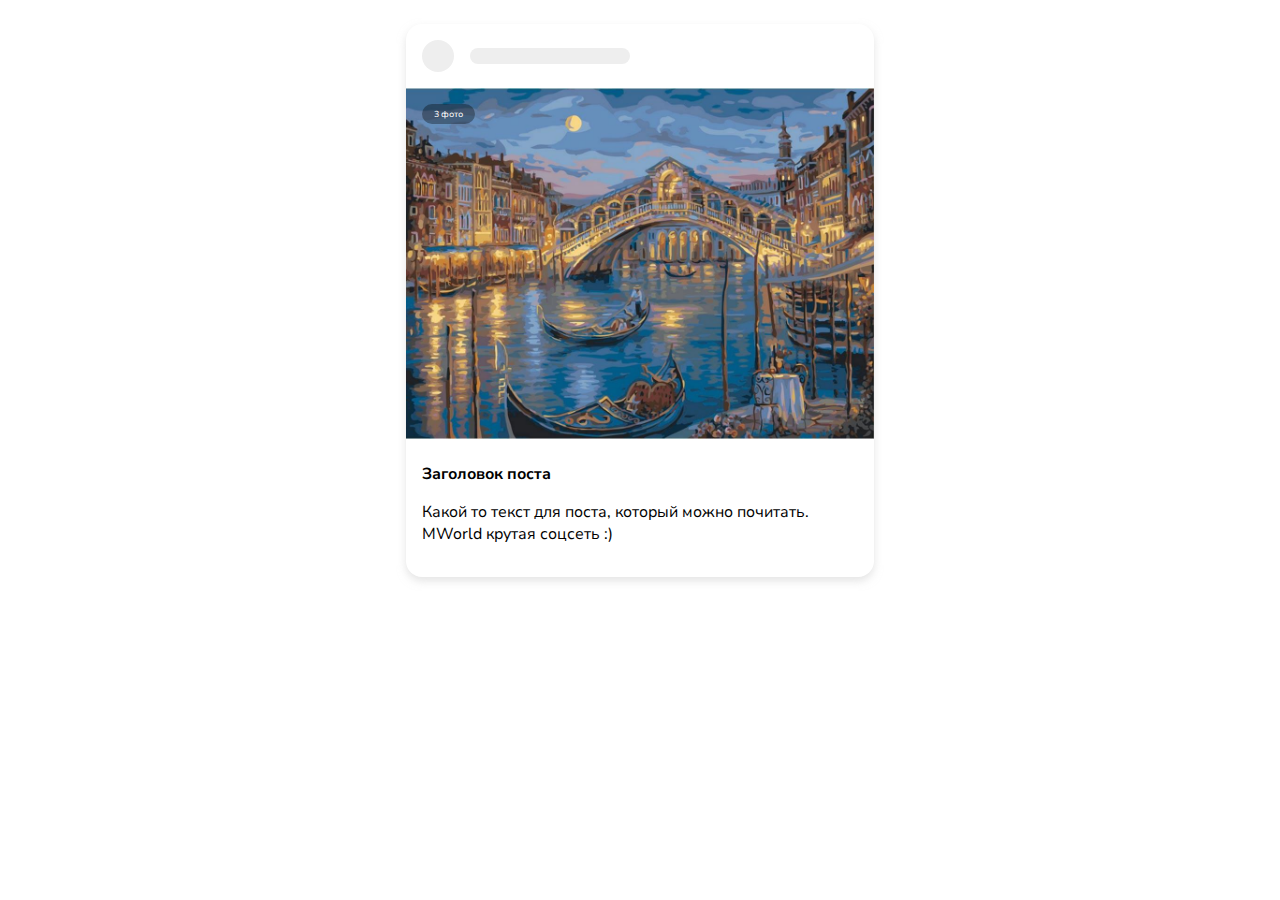
==== index.html @ b5bf669e "change index" ====
<html>
	<head>
		<meta charset="utf-8">
        <meta name="viewport" content="width=device-width, initial-scale=1">
        <meta http-equiv="x-ua-compatible" content="ie=edge">

		<title>Пример поста</title>
		<link rel="stylesheet" type="text/css" href="site.css">
	</head>
	<body>
		<div class="post-list">
			<div id="postCard" class="post">
				<div class="post-head">
					<a class="avatar" href="profile.html"></a><span class="author"></span>
				</div>
				<div id="postImgElem" class="post-img">
					<img width="100%" height="auto" src="images/img1.jpg">
					<div class="photo-info">3 фото</div>
					<div class="start-touch-helper">
						<div>
							<img src="images/touch_app_white.svg">
							<span>Зажми картинку</span>
						</div>
					</div>
				</div>
				<div class="post-body">
					<p><b>Заголовок поста</b></p>
					Какой то текст для поста, который можно почитать. MWorld крутая соцсеть :)
				</div>
			</div>
		</div>

		<div id="overlayElem" class="overlay">
			<img class="show" src="images/img1.jpg" width="100%" height="auto">
			<img src="images/img2.jpg" width="100%" height="auto">
			<img src="images/img3.jpg" width="100%" height="auto">
			<div class="pills-wrapper">
				<div class="pills">
					<div></div><div></div><div></div>
				</div>
			</div>
			<div id="goProfile" class="side-action go-profile">
				<img src="images/account_circle.svg">
			</div>
			<div id="goPost" class="side-action go-post">
				<img src="images/arrow_forward.svg">
			</div>
		</div>

		<script src="site.js" type="text/javascript" charset="utf-8" async defer></script>
	</body>
</html>
---- site.css ----
@import url('https://fonts.googleapis.com/css2?family=Nunito+Sans:ital,wght@0,200;0,300;0,400;0,600;0,700;0,800;0,900;1,200;1,300;1,400;1,600;1,700;1,800;1,900&display=swap');

:root {
	font-size: 16px;
}

body {
	background: #fff;
	font-family: 'Nunito Sans';
}

.post-list {
	padding: 1rem;
	width: 100%;
	max-width: 500px;
	box-sizing: border-box;
	margin: 0 auto;
}

.post {
	position: relative;
	background: #fff;
	border-radius: 1rem;
	box-shadow: 0 4px 8px #cccccc88;
	overflow: hidden;
	cursor: pointer;
}

.post-body {
	padding: 0.5rem 1rem 2rem;
	user-select: none;
}

.post-head {
	display: flex;
	align-items: center;
	gap: 1rem;
	padding: 1rem;
}

.post-img {
	position: relative;
}

.photo-info {
	position: absolute;
	left: 1rem;
	top: 1rem;
	padding: 0.25rem 0.75rem;
	background: #00000055;
	border-radius: 1rem;
	font-size: 0.55rem;
	color: #fff;

	animation: photo-info-color 4s ease infinite;
}

@keyframes photo-info-color {
	0% {
		background: #00000055;
	}

	50% {
		background: #00000055;
	}

	75% {
		background: #000000aa;
	}

	100% {
		background: #00000055;
	}
}

.avatar {
	display: inline-block;
	background: #eee;
	height: 2rem;
	width: 2rem;
	border-radius: 2rem;
	transition: background 0.2s linear;
}

.avatar:hover {
	background: #ffa500;
}

.author {
	background: #eee;
	height: 1rem;
	width: 10rem;
	border-radius: 1rem;
}

.overlay {
	display: none;
	align-items: center;
	user-select: none;

	position: fixed;
	top: 0; bottom: 0; left: 0; right: 0;
	background: #00000099;

	opacity: 0.0;
	transition: opacity 0.2s ease;
}

.overlay.show {
	opacity: 1.0;
}

img {
	user-select: none;
	pointer-events: none;
	user-drag: none;
}

.overlay > img {
	display: none;

	width: 100%;
	max-width: 600px;

	border-radius: 1rem;
	overflow: hidden;

	margin: 0 auto;
}

.overlay > img.show {
	display: block;
}

.pills-wrapper {
	position: absolute;
	bottom: 0; left: 0; right: 0;
}

.pills {
	display: flex;
	gap: 1rem;
	padding: 1rem;
	width: 100%;
	max-width: 300px;
	margin: 0 auto;
}

.pills div {
	flex-grow: 1;
	height: 0.25rem;
	border-radius: 0.25rem;
	background: #ccc;

	transition: background 0.2s ease;
}

.pills div.current {
	background: #ffa500;
}

.side-action {
	position: absolute;
	background: #fff;
	width: 4rem;
	height: 4rem;
	border-radius: 4rem;
	top: 50%;
	transform: translateY(-50%);
	display: flex;
	transition: background 0.2s ease;
}

.side-action.active {
	background: #ffa500;
}

.side-action img {
	width: 2.5rem;
	height: 2.5rem;
	margin: auto;
}

.go-profile {
	left: -4.1rem;
}

.go-post {
	right: -4.1rem;
}

.start-touch-helper {
	position: absolute;
	top: 0; bottom: 0; left: 0; right: 0;
	animation: touch-helper-animation 5s linear;

	display: flex;
	background: #00000099;
	opacity: 0.0;

	user-select: none;
}

.start-touch-helper > div {
	margin: auto;
	text-align: center;
}

.start-touch-helper > div > img {
	display: inline-block;
	width: 8rem;
	height: 8rem;
	margin-bottom: 2rem;
}

.start-touch-helper > div > span {
	display: block;
	color:  #fff;
	font-size: 2rem;
}

@keyframes touch-helper-animation {
	0% {
		opacity: 0.0;
	}

	10% {
		opacity: 0.0;
	}

	25% {
		opacity: 1.0;
	}

	70% {
		opacity: 1.0;
	}

	100% {
		opacity: 0.0;
	}
}
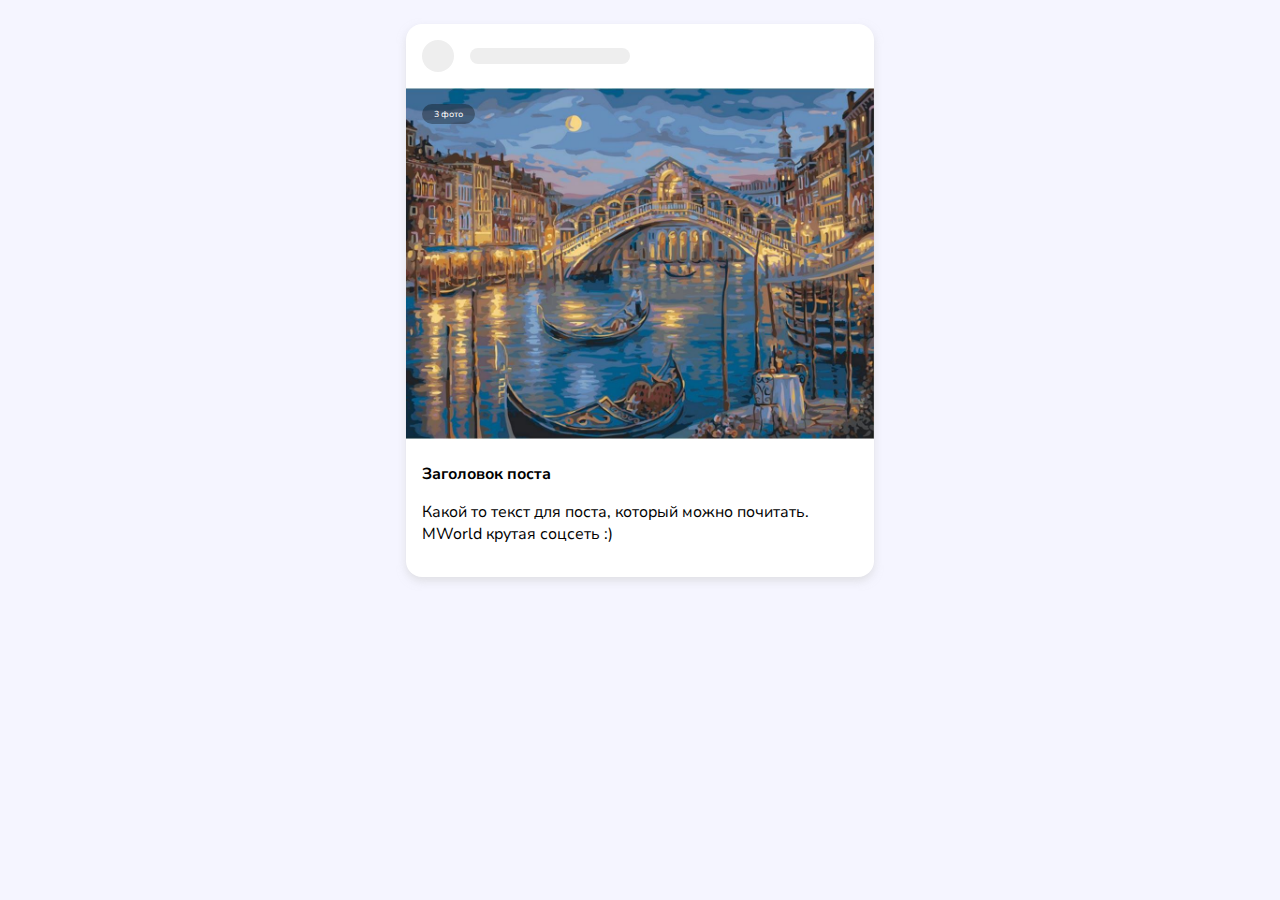
==== commit 0503595e: "fix touches" ====
--- a/index.html
+++ b/index.html
@@ -23,7 +23,7 @@
 						</div>
 					</div>
 				</div>
-				<div class="post-body">
+				<div id="postBody" class="post-body">
 					<p><b>Заголовок поста</b></p>
 					Какой то текст для поста, который можно почитать. MWorld крутая соцсеть :)
 				</div>
--- a/site.css
+++ b/site.css
@@ -5,7 +5,7 @@
 }
 
 body {
-	background: #fff;
+	background: #f5f5ff;
 	font-family: 'Nunito Sans';
 }
 
